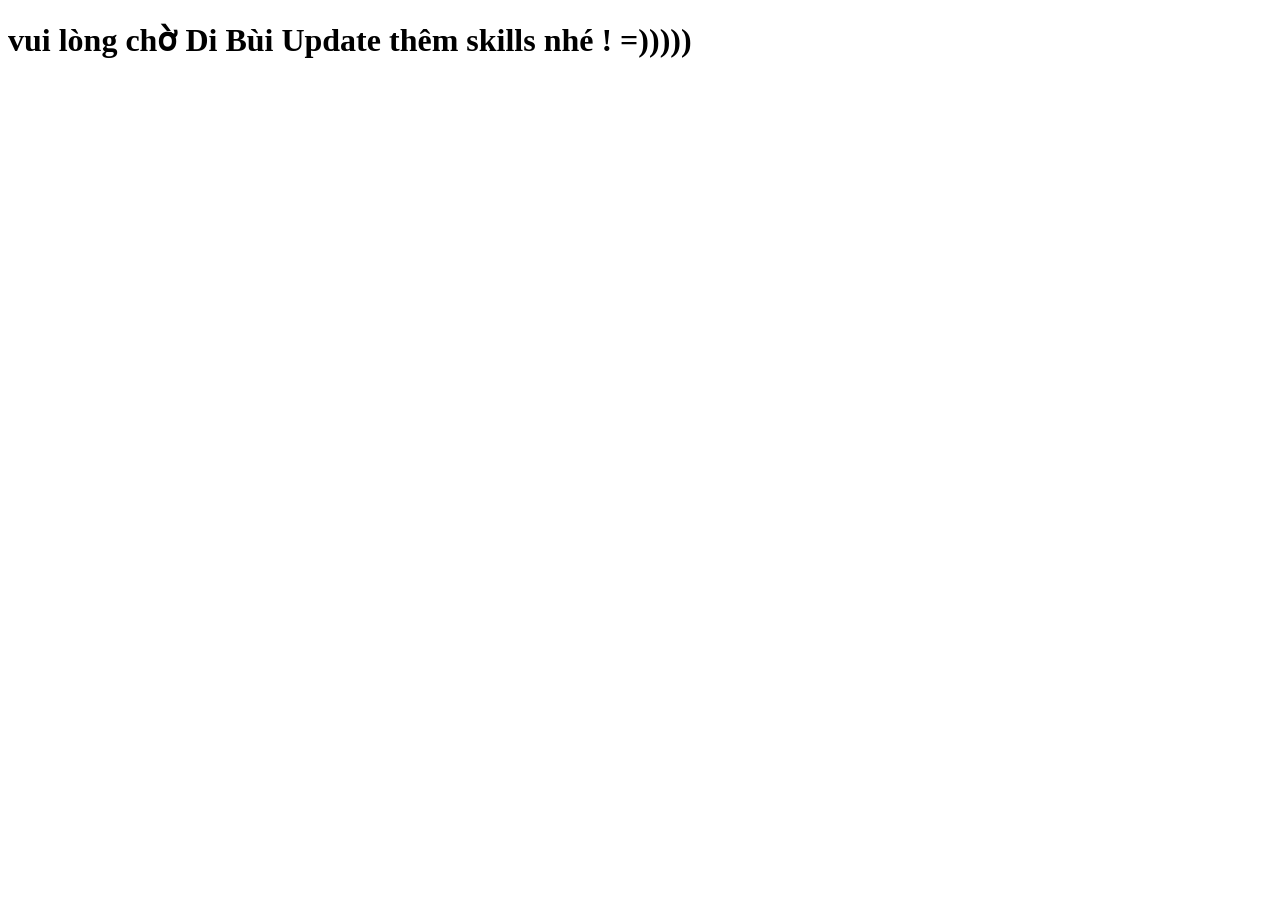
==== page.html @ f55b785e "complete supplement" ====
<!DOCTYPE html>
<html lang="en">
  <head>
    <meta charset="UTF-8" />
    <meta name="viewport" content="width=device-width, initial-scale=1.0" />
    <title>Document</title>
  </head>
  <body>
    <h1>vui lòng chờ Di Bùi Update thêm skills nhé ! =)))))</h1>
  </body>
</html>
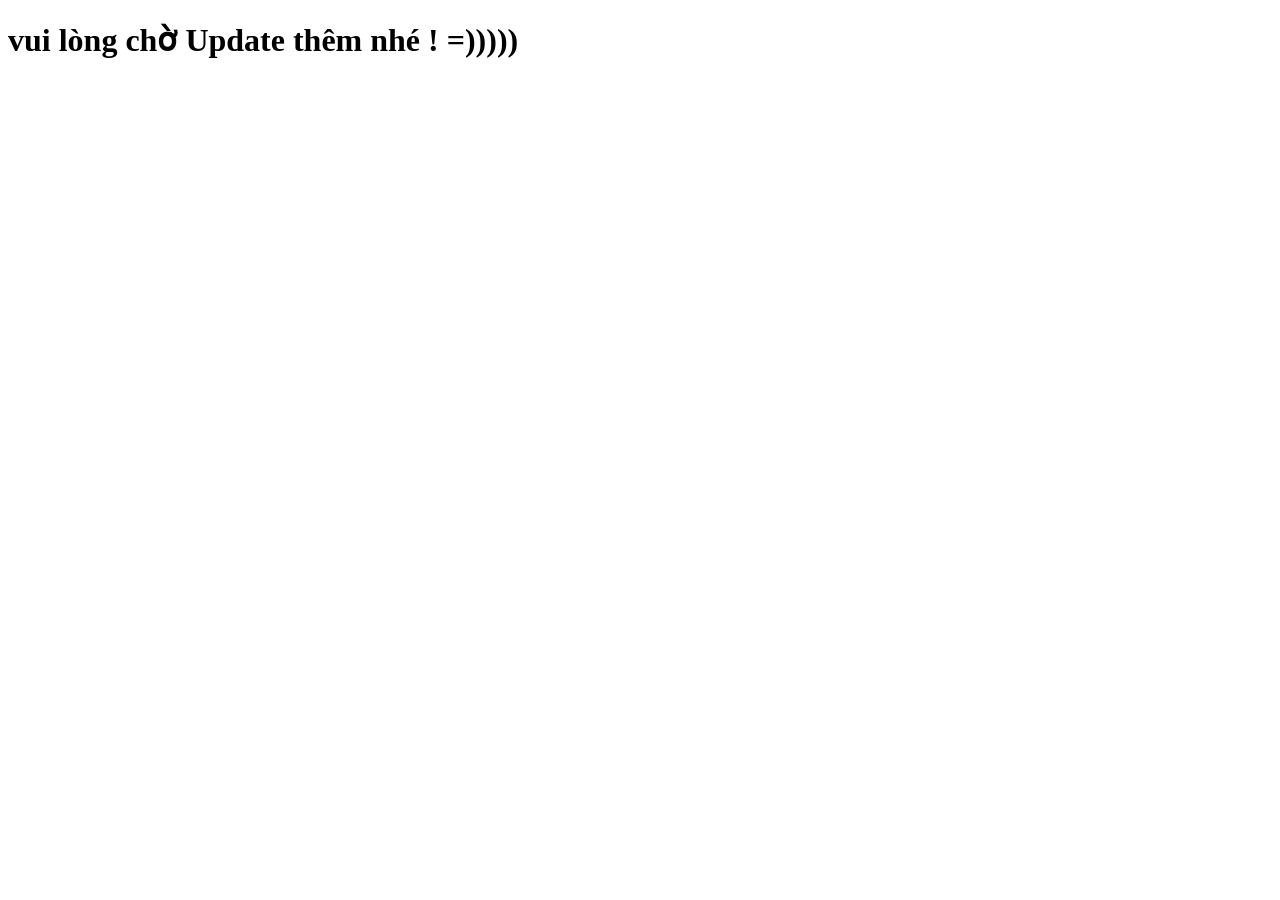
==== commit 736bbd0a: "test-CI/CD auto" ====
--- a/page.html
+++ b/page.html
@@ -6,6 +6,6 @@
     <title>Document</title>
   </head>
   <body>
-    <h1>vui lòng chờ Di Bùi Update thêm skills nhé ! =)))))</h1>
+    <h1>vui lòng chờ Update thêm nhé ! =)))))</h1>
   </body>
 </html>
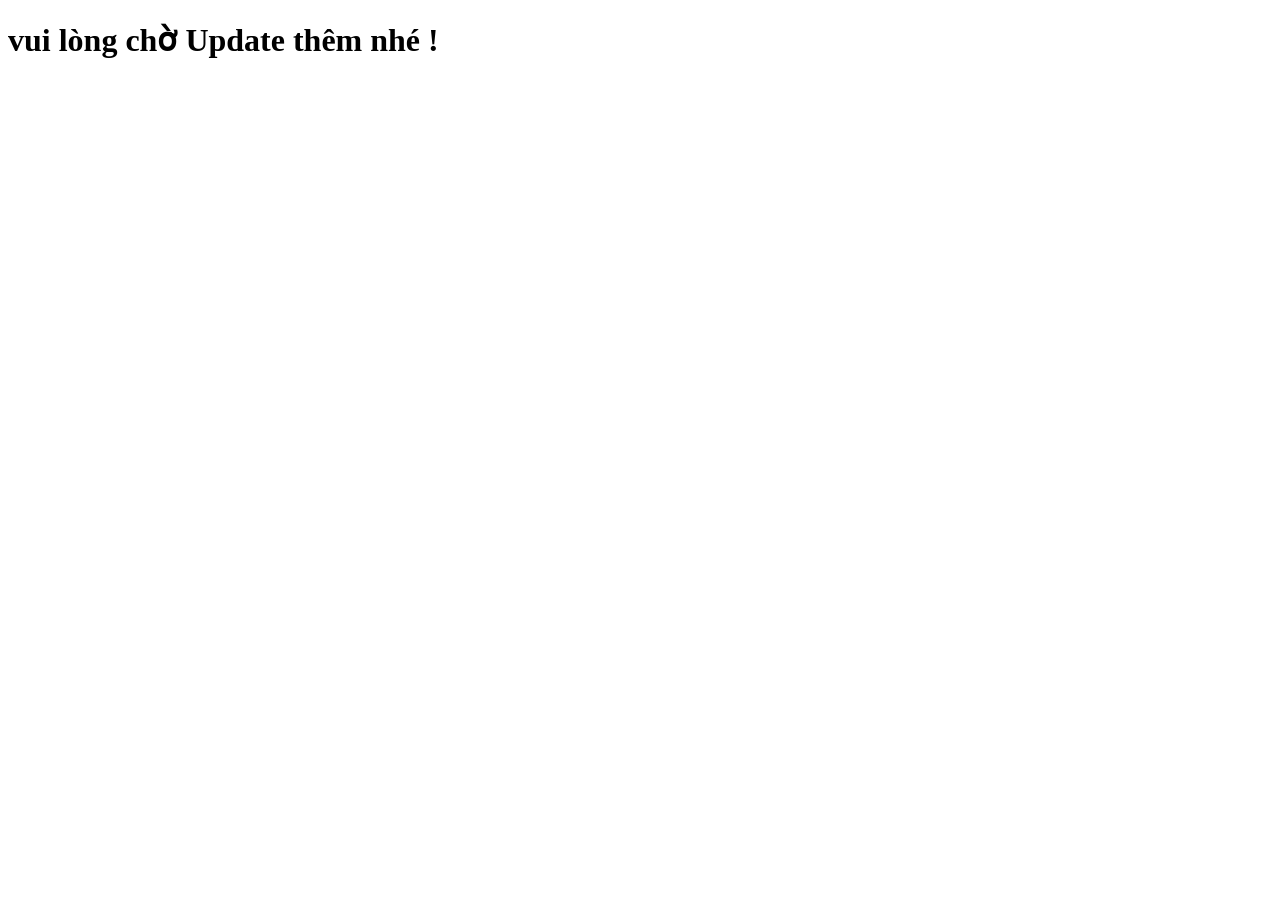
==== commit 9b48a77b: "change page.html" ====
--- a/page.html
+++ b/page.html
@@ -6,6 +6,6 @@
     <title>Document</title>
   </head>
   <body>
-    <h1>vui lòng chờ Update thêm nhé ! =)))))</h1>
+    <h1>vui lòng chờ Update thêm nhé !</h1>
   </body>
 </html>
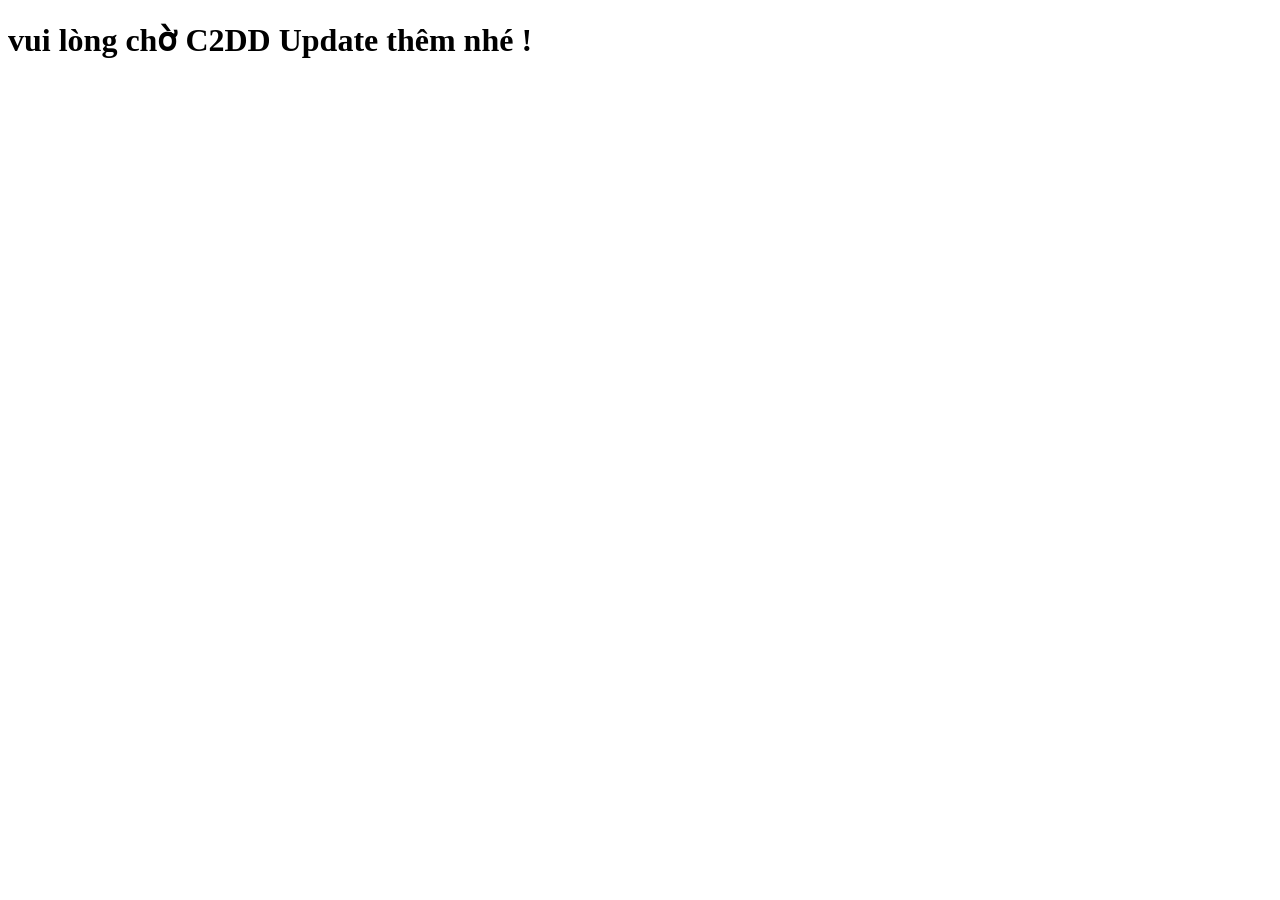
==== commit 714fcbbb: "change page.html" ====
--- a/page.html
+++ b/page.html
@@ -6,6 +6,6 @@
     <title>Document</title>
   </head>
   <body>
-    <h1>vui lòng chờ Update thêm nhé !</h1>
+    <h1>vui lòng chờ C2DD Update thêm nhé !</h1>
   </body>
 </html>
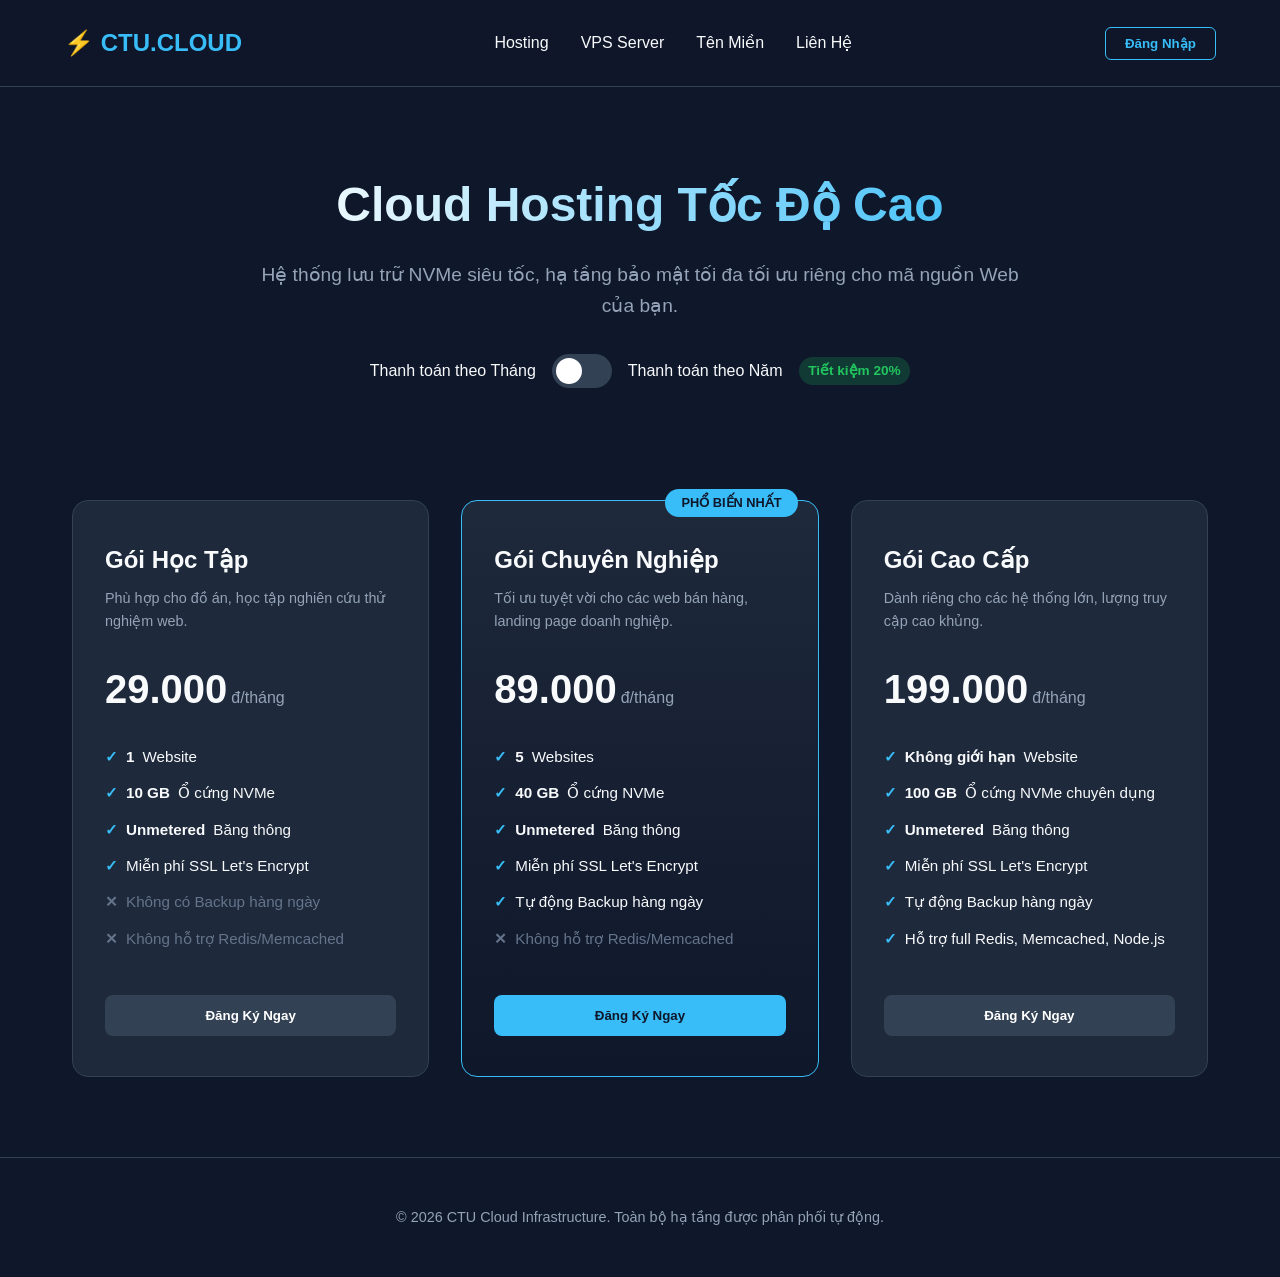
==== commit ff271e00: "daft" ====
--- a/page.html
+++ b/page.html
@@ -1,11 +1,451 @@
 <!DOCTYPE html>
-<html lang="en">
-  <head>
-    <meta charset="UTF-8" />
-    <meta name="viewport" content="width=device-width, initial-scale=1.0" />
-    <title>Document</title>
-  </head>
-  <body>
-    <h1>vui lòng chờ C2DD Update thêm nhé !</h1>
-  </body>
-</html>
+<html lang="vi">
+<head>
+    <meta charset="UTF-8">
+    <meta name="viewport" content="width=device-width, initial-scale=1.0">
+    <title>CTU Cloud Hosting - Nền Tảng Lưu Trữ Tốc Độ Cao</title>
+    <style>
+        /* --- CSS HOÀN CHỈNH --- */
+        :root {
+            --bg-color: #0f172a;
+            --card-bg: #1e293b;
+            --primary-color: #38bdf8;
+            --primary-hover: #0ea5e9;
+            --text-main: #f8fafc;
+            --text-muted: #94a3b8;
+            --accent-green: #22c55e;
+        }
+
+        * {
+            margin: 0;
+            padding: 0;
+            box-sizing: border-box;
+            font-family: 'Segoe UI', Tahoma, Geneva, Verdana, sans-serif;
+        }
+
+        body {
+            background-color: var(--bg-color);
+            color: var(--text-main);
+            line-height: 1.6;
+            overflow-x: hidden;
+        }
+
+        /* Header / Navigation */
+        header {
+            display: flex;
+            justify-content: space-between;
+            align-items: center;
+            padding: 1.5rem 5%;
+            background: rgba(15, 23, 42, 0.8);
+            backdrop-filter: blur(10px);
+            position: sticky;
+            top: 0;
+            z-index: 1000;
+            border-bottom: 1px solid #334155;
+        }
+
+        .logo {
+            font-size: 1.5rem;
+            font-weight: bold;
+            color: var(--primary-color);
+            display: flex;
+            align-items: center;
+            gap: 0.5rem;
+        }
+
+        nav ul {
+            display: flex;
+            list-style: none;
+            gap: 2rem;
+        }
+
+        nav a {
+            color: var(--text-main);
+            text-decoration: none;
+            font-weight: 500;
+            transition: color 0.3s;
+        }
+
+        nav a:hover {
+            color: var(--primary-color);
+        }
+
+        .btn-header {
+            background: transparent;
+            border: 1px solid var(--primary-color);
+            color: var(--primary-color);
+            padding: 0.5rem 1.2rem;
+            border-radius: 6px;
+            cursor: pointer;
+            font-weight: 600;
+            transition: all 0.3s;
+        }
+
+        .btn-header:hover {
+            background: var(--primary-color);
+            color: var(--bg-color);
+        }
+
+        /* Hero Section */
+        .hero {
+            text-align: center;
+            padding: 5rem 1rem 3rem;
+            max-width: 800px;
+            margin: 0 auto;
+        }
+
+        .hero h1 {
+            font-size: 3rem;
+            margin-bottom: 1rem;
+            background: linear-gradient(to right, #fff, var(--primary-color));
+            -webkit-background-clip: text;
+            -webkit-text-fill-color: transparent;
+        }
+
+        .hero p {
+            color: var(--text-muted);
+            font-size: 1.2rem;
+            margin-bottom: 2rem;
+        }
+
+        /* Toggle Switch (Tháng / Năm) */
+        .billing-toggle {
+            display: flex;
+            justify-content: center;
+            align-items: center;
+            gap: 1rem;
+            margin-bottom: 4rem;
+        }
+
+        .switch {
+            position: relative;
+            display: inline-block;
+            width: 60px;
+            height: 34px;
+        }
+
+        .switch input {
+            opacity: 0;
+            width: 0;
+            height: 0;
+        }
+
+        .slider {
+            position: absolute;
+            cursor: pointer;
+            top: 0;
+            left: 0;
+            right: 0;
+            bottom: 0;
+            background-color: #334155;
+            transition: .4s;
+            border-radius: 34px;
+        }
+
+        .slider:before {
+            position: absolute;
+            content: "";
+            height: 26px;
+            width: 26px;
+            left: 4px;
+            bottom: 4px;
+            background-color: white;
+            transition: .4s;
+            border-radius: 50%;
+        }
+
+        input:checked + .slider {
+            background-color: var(--primary-color);
+        }
+
+        input:checked + .slider:before {
+            transform: translateX(26px);
+        }
+
+        .badge-discount {
+            background-color: rgba(34, 197, 94, 0.2);
+            color: var(--accent-green);
+            padding: 0.2rem 0.6rem;
+            border-radius: 20px;
+            font-size: 0.85rem;
+            font-weight: bold;
+        }
+
+        /* Pricing Section Grid */
+        .pricing-container {
+            display: grid;
+            grid-template-columns: repeat(auto-fit, minmax(280px, 1fr));
+            gap: 2rem;
+            max-width: 1200px;
+            margin: 0 auto;
+            padding: 0 2rem 5rem;
+        }
+
+        .pricing-card {
+            background-color: var(--card-bg);
+            border: 1px solid #334155;
+            border-radius: 16px;
+            padding: 2.5rem 2rem;
+            display: flex;
+            flex-direction: column;
+            position: relative;
+            transition: transform 0.3s, border-color 0.3s, box-shadow 0.3s;
+        }
+
+        .pricing-card:hover {
+            transform: translateY(-5px);
+            border-color: var(--primary-color);
+            box-shadow: 0 10px 25px -5px rgba(56, 189, 248, 0.1);
+        }
+
+        /* Nổi bật gói phổ biến */
+        .pricing-card.popular {
+            border-color: var(--primary-color);
+            background: linear-gradient(180deg, #1e293b 0%, #0f172a 100%);
+        }
+
+        .popular-badge {
+            position: absolute;
+            top: -12px;
+            right: 20px;
+            background: var(--primary-color);
+            color: var(--bg-color);
+            padding: 0.25rem 1rem;
+            border-radius: 20px;
+            font-size: 0.8rem;
+            font-weight: bold;
+            text-transform: uppercase;
+        }
+
+        .card-header h3 {
+            font-size: 1.5rem;
+            margin-bottom: 0.5rem;
+        }
+
+        .card-header p {
+            color: var(--text-muted);
+            font-size: 0.9rem;
+            margin-bottom: 1.5rem;
+        }
+
+        .price {
+            font-size: 2.5rem;
+            font-weight: bold;
+            margin-bottom: 1.5rem;
+            display: flex;
+            align-items: baseline;
+        }
+
+        .price span {
+            font-size: 1rem;
+            color: var(--text-muted);
+            font-weight: normal;
+            margin-left: 0.25rem;
+        }
+
+        .features-list {
+            list-style: none;
+            margin-bottom: 2rem;
+            flex-grow: 1;
+        }
+
+        .features-list li {
+            margin-bottom: 0.75rem;
+            display: flex;
+            align-items: center;
+            gap: 0.5rem;
+            font-size: 0.95rem;
+        }
+
+        .features-list li::before {
+            content: "✓";
+            color: var(--primary-color);
+            font-weight: bold;
+        }
+
+        .features-list li.disabled {
+            color: #64748b;
+        }
+
+        .features-list li.disabled::before {
+            content: "✕";
+            color: #64748b;
+        }
+
+        .btn-order {
+            width: 100%;
+            background-color: #334155;
+            color: white;
+            border: none;
+            padding: 0.8rem;
+            border-radius: 8px;
+            font-weight: 600;
+            cursor: pointer;
+            transition: background-color 0.3s;
+        }
+
+        .pricing-card.popular .btn-order, 
+        .btn-order:hover {
+            background-color: var(--primary-color);
+            color: var(--bg-color);
+        }
+
+        /* Footer */
+        footer {
+            text-align: center;
+            padding: 3rem;
+            border-top: 1px solid #334155;
+            color: var(--text-muted);
+            font-size: 0.9rem;
+        }
+
+        /* Responsive */
+        @media (max-width: 768px) {
+            .hero h1 { font-size: 2.2rem; }
+            nav { display: none; }
+        }
+    </style>
+</head>
+<body>
+
+    <header>
+        <div class="logo">⚡ CTU.CLOUD</div>
+        <nav>
+            <ul>
+                <li><a href="#">Hosting</a></li>
+                <li><a href="#">VPS Server</a></li>
+                <li><a href="#">Tên Miền</a></li>
+                <li><a href="#">Liên Hệ</a></li>
+            </ul>
+        </nav>
+        <button class="btn-header">Đăng Nhập</button>
+    </header>
+
+    <section class="hero">
+        <h1>Cloud Hosting Tốc Độ Cao</h1>
+        <p>Hệ thống lưu trữ NVMe siêu tốc, hạ tầng bảo mật tối đa tối ưu riêng cho mã nguồn Web của bạn.</p>
+        
+        <div class="billing-toggle">
+            <span>Thanh toán theo Tháng</span>
+            <label class="switch">
+                <input type="checkbox" id="billing-switch">
+                <span class="slider"></span>
+            </label>
+            <span>Thanh toán theo Năm</span>
+            <span class="badge-discount">Tiết kiệm 20%</span>
+        </div>
+    </section>
+
+    <main class="pricing-container">
+        
+        <div class="pricing-card">
+            <div class="card-header">
+                <h3>Gói Học Tập</h3>
+                <p>Phù hợp cho đồ án, học tập nghiên cứu thử nghiệm web.</p>
+            </div>
+            <div class="price">
+                <div id="price-student">29.000</div><span>đ/tháng</span>
+            </div>
+            <ul class="features-list">
+                <li><b>1</b> Website</li>
+                <li><b>10 GB</b> Ổ cứng NVMe</li>
+                <li><b>Unmetered</b> Băng thông</li>
+                <li>Miễn phí SSL Let's Encrypt</li>
+                <li class="disabled">Không có Backup hàng ngày</li>
+                <li class="disabled">Không hỗ trợ Redis/Memcached</li>
+            </ul>
+            <button class="btn-order" onclick="orderHosting('Học Tập')">Đăng Ký Ngay</button>
+        </div>
+
+        <div class="pricing-card popular">
+            <div class="popular-badge">Phổ Biến Nhất</div>
+            <div class="card-header">
+                <h3>Gói Chuyên Nghiệp</h3>
+                <p>Tối ưu tuyệt vời cho các web bán hàng, landing page doanh nghiệp.</p>
+            </div>
+            <div class="price">
+                <div id="price-pro">89.000</div><span>đ/tháng</span>
+            </div>
+            <ul class="features-list">
+                <li><b>5</b> Websites</li>
+                <li><b>40 GB</b> Ổ cứng NVMe</li>
+                <li><b>Unmetered</b> Băng thông</li>
+                <li>Miễn phí SSL Let's Encrypt</li>
+                <li>Tự động Backup hàng ngày</li>
+                <li class="disabled">Không hỗ trợ Redis/Memcached</li>
+            </ul>
+            <button class="btn-order" onclick="orderHosting('Chuyên Nghiệp')">Đăng Ký Ngay</button>
+        </div>
+
+        <div class="pricing-card">
+            <div class="card-header">
+                <h3>Gói Cao Cấp</h3>
+                <p>Dành riêng cho các hệ thống lớn, lượng truy cập cao khủng.</p>
+            </div>
+            <div class="price">
+                <div id="price-enterprise">199.000</div><span>đ/tháng</span>
+            </div>
+            <ul class="features-list">
+                <li><b>Không giới hạn</b> Website</li>
+                <li><b>100 GB</b> Ổ cứng NVMe chuyên dụng</li>
+                <li><b>Unmetered</b> Băng thông</li>
+                <li>Miễn phí SSL Let's Encrypt</li>
+                <li>Tự động Backup hàng ngày</li>
+                <li>Hỗ trợ full Redis, Memcached, Node.js</li>
+            </ul>
+            <button class="btn-order" onclick="orderHosting('Cao Cấp')">Đăng Ký Ngay</button>
+        </div>
+
+    </main>
+
+    <footer>
+        <p>© 2026 CTU Cloud Infrastructure. Toàn bộ hạ tầng được phân phối tự động.</p>
+    </footer>
+
+    <script>
+        // Định nghĩa giá gốc theo từng tháng của các gói
+        const basePrices = {
+            student: 29000,
+            pro: 89000,
+            enterprise: 199000
+        };
+
+        const toggle = document.getElementById('billing-switch');
+        const priceStudent = document.getElementById('price-student');
+        const pricePro = document.getElementById('price-pro');
+        const priceEnterprise = document.getElementById('price-enterprise');
+
+        // Hàm format số tiền sang định dạng có chấm phân cách (Ví dụ: 29.000)
+        function formatMoney(amount) {
+            return amount.toLocaleString('vi-VN');
+        }
+
+        // Lắng nghe sự kiện gạt nút chọn Tháng / Năm
+        toggle.addEventListener('change', function() {
+            if (this.checked) {
+                // Nếu chọn theo Năm: Tính tổng 12 tháng và giảm giá 20%
+                const studentYearly = Math.round((basePrices.student * 12) * 0.8 / 12);
+                const proYearly = Math.round((basePrices.pro * 12) * 0.8 / 12);
+                const enterpriseYearly = Math.round((basePrices.enterprise * 12) * 0.8 / 12);
+
+                priceStudent.innerText = formatMoney(studentYearly);
+                pricePro.innerText = formatMoney(proYearly);
+                priceEnterprise.innerText = formatMoney(enterpriseYearly);
+                
+                // Đổi nhãn hiển thị text đi kèm nếu cần, ở đây giữ nguyên tính trung bình theo tháng của gói năm
+            } else {
+                // Nếu chọn theo Tháng: Trả về giá mặc định gốc
+                priceStudent.innerText = formatMoney(basePrices.student);
+                pricePro.innerText = formatMoney(basePrices.pro);
+                priceEnterprise.innerText = formatMoney(basePrices.enterprise);
+            }
+        });
+
+        // Hàm thông báo khi click nút Đăng ký
+        function orderHosting(packageName) {
+            const type = toggle.checked ? "Năm (Đã giảm 20%)" : "Tháng";
+            alert(`Bạn đã chọn đăng ký cấu hình: Gói ${packageName}\nHình thức thanh toán: Theo ${type}.\nHệ thống đang khởi tạo hóa đơn thanh toán tự động...`);
+        }
+    </script>
+</body>
+</html>
